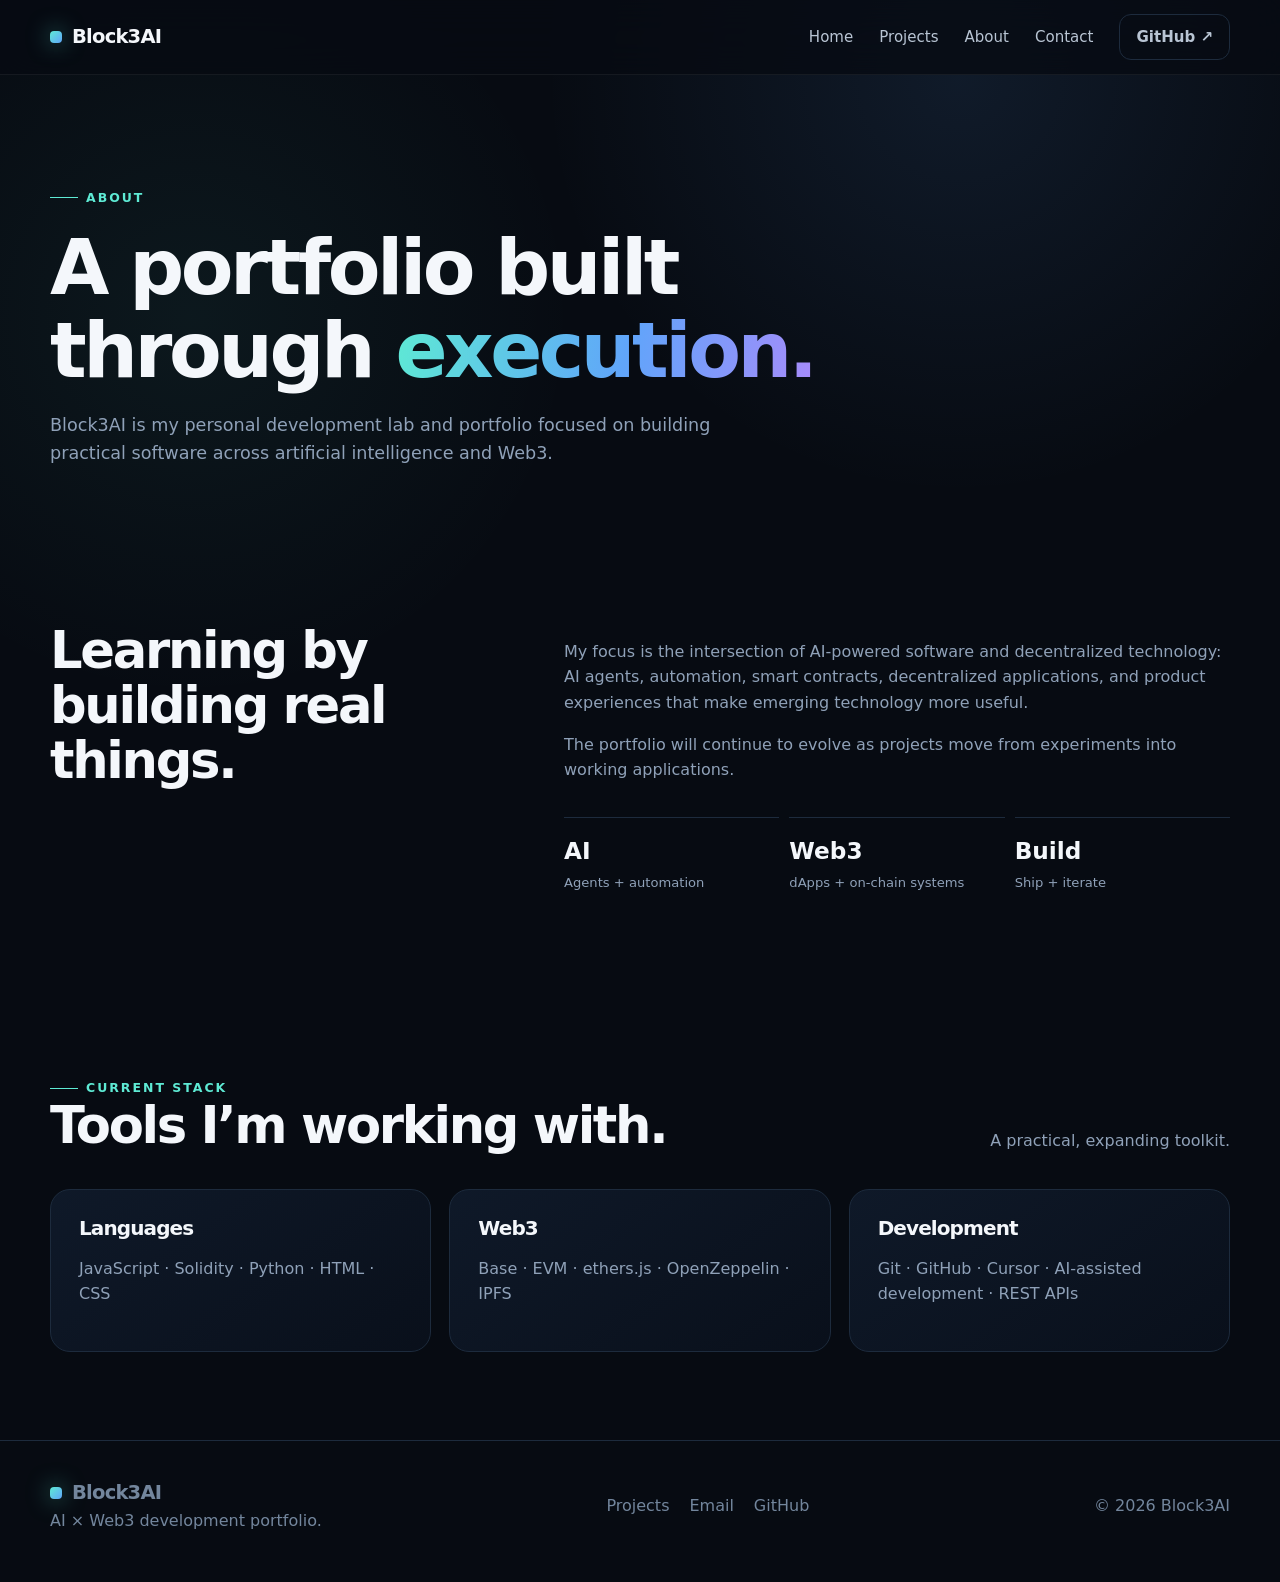
==== about.html @ c4fbd6c6 "Initial commit: Block3AI portfolio website" ====
<!doctype html>
<html lang="en">
<head>
<meta charset="utf-8"><meta name="viewport" content="width=device-width,initial-scale=1">
<title>About | Block3AI</title><meta name="description" content="About Block3AI, a personal AI and Web3 development portfolio.">
<meta name="theme-color" content="#070b12">
<link rel="stylesheet" href="assets/css/styles.css">
</head><body>
<div class="nav-wrap">
  <nav class="container">
    <a class="brand" href="index.html"><span class="brand-mark"></span>Block3AI</a>
    <button class="menu" aria-label="Open navigation">☰</button>
    <div class="nav-links">
      <a href="index.html">Home</a>
      <a href="projects.html">Projects</a>
      <a href="about.html">About</a>
      <a href="contact.html">Contact</a>
      <a class="nav-cta" href="https://github.com/Block3AI" target="_blank" rel="noopener">GitHub ↗</a>
    </div>
  </nav>
</div>

<main>
<section class="page-hero"><div class="container"><span class="eyebrow">About</span><h1>A portfolio built through <span class="gradient">execution.</span></h1><p>Block3AI is my personal development lab and portfolio focused on building practical software across artificial intelligence and Web3.</p></div></section>
<section><div class="container about-grid">
 <div class="reveal"><h2>Learning by building real things.</h2></div>
 <div class="copy reveal"><p>My focus is the intersection of AI-powered software and decentralized technology: AI agents, automation, smart contracts, decentralized applications, and product experiences that make emerging technology more useful.</p><p>The portfolio will continue to evolve as projects move from experiments into working applications.</p>
 <div class="stat-row"><div class="stat"><strong>AI</strong><span>Agents + automation</span></div><div class="stat"><strong>Web3</strong><span>dApps + on-chain systems</span></div><div class="stat"><strong>Build</strong><span>Ship + iterate</span></div></div>
 </div>
</div></section>
<section><div class="container"><div class="section-head reveal"><div><span class="eyebrow">Current Stack</span><h2>Tools I’m working with.</h2></div><p>A practical, expanding toolkit.</p></div>
<div class="grid3"><article class="card reveal"><h3>Languages</h3><p>JavaScript · Solidity · Python · HTML · CSS</p></article><article class="card reveal"><h3>Web3</h3><p>Base · EVM · ethers.js · OpenZeppelin · IPFS</p></article><article class="card reveal"><h3>Development</h3><p>Git · GitHub · Cursor · AI-assisted development · REST APIs</p></article></div></div></section>
</main>

<footer>
 <div class="container footer-grid">
   <div><a class="brand" href="index.html"><span class="brand-mark"></span>Block3AI</a><div>AI × Web3 development portfolio.</div></div>
   <div class="footer-links"><a href="projects.html">Projects</a><a href="mailto:info@block3ai.com">Email</a><a href="https://github.com/Block3AI" target="_blank" rel="noopener">GitHub</a></div>
   <div>© <span data-year></span> Block3AI</div>
 </div>
</footer>
<script src="assets/js/main.js"></script>
</body></html>
---- assets/css/styles.css ----
:root{
  --bg:#070b12;--bg2:#0b111c;--panel:#0e1624;--panel2:#101b2b;
  --text:#f4f7fb;--muted:#8fa1b8;--line:#1d2b3d;
  --cyan:#5eead4;--blue:#60a5fa;--violet:#a78bfa;
  --max:1180px;--radius:20px;--shadow:0 22px 60px rgba(0,0,0,.28);
}
*{box-sizing:border-box}
html{scroll-behavior:smooth}
body{margin:0;background:
radial-gradient(circle at 75% 5%,rgba(96,165,250,.10),transparent 26rem),
radial-gradient(circle at 15% 20%,rgba(94,234,212,.06),transparent 24rem),
var(--bg);color:var(--text);font-family:Inter,ui-sans-serif,system-ui,-apple-system,BlinkMacSystemFont,"Segoe UI",sans-serif;line-height:1.6}
body:before{content:"";position:fixed;inset:0;pointer-events:none;opacity:.14;background-image:linear-gradient(rgba(255,255,255,.025) 1px,transparent 1px),linear-gradient(90deg,rgba(255,255,255,.025) 1px,transparent 1px);background-size:44px 44px;mask-image:linear-gradient(to bottom,#000,transparent 80%)}
a{color:inherit;text-decoration:none}
img{max-width:100%;display:block}
.container{width:min(calc(100% - 40px),var(--max));margin:auto}
.nav-wrap{position:sticky;top:0;z-index:20;background:rgba(7,11,18,.78);backdrop-filter:blur(18px);border-bottom:1px solid rgba(255,255,255,.06)}
nav{height:74px;display:flex;align-items:center;justify-content:space-between;gap:24px}
.brand{font-weight:850;letter-spacing:-.04em;font-size:1.22rem;display:flex;align-items:center;gap:10px}
.brand-mark{width:12px;height:12px;border-radius:4px;background:linear-gradient(135deg,var(--cyan),var(--blue));box-shadow:0 0 22px rgba(94,234,212,.55)}
.nav-links{display:flex;gap:26px;align-items:center;color:#b9c5d4;font-size:.94rem}
.nav-links a:hover,.nav-links a.active{color:#fff}
.nav-cta,.btn{border:1px solid var(--line);border-radius:12px;padding:10px 16px;font-weight:700;transition:.2s ease}
.nav-cta:hover,.btn:hover{transform:translateY(-2px);border-color:#39506c}
.menu{display:none;background:none;border:0;color:#fff;font-size:1.5rem}
.hero{padding:110px 0 76px;min-height:650px;display:flex;align-items:center}
.hero-grid{display:grid;grid-template-columns:1.18fr .82fr;gap:70px;align-items:center}
.eyebrow{display:inline-flex;align-items:center;gap:8px;color:var(--cyan);font-size:.78rem;text-transform:uppercase;letter-spacing:.16em;font-weight:800}
.eyebrow:before{content:"";width:28px;height:1px;background:var(--cyan)}
h1,h2,h3{line-height:1.08;margin:0;letter-spacing:-.045em}
h1{font-size:clamp(3.2rem,7vw,6.7rem);max-width:900px;margin-top:20px}
h2{font-size:clamp(2rem,4vw,3.5rem)}
h3{font-size:1.25rem}
.gradient{background:linear-gradient(100deg,var(--cyan),var(--blue) 55%,var(--violet));-webkit-background-clip:text;background-clip:text;color:transparent}
.lead{font-size:1.16rem;color:#9fb0c4;max-width:680px;margin:26px 0 32px}
.actions{display:flex;gap:12px;flex-wrap:wrap}
.btn{display:inline-flex;align-items:center;gap:8px;padding:13px 18px;background:#0d1622}
.btn.primary{background:#f5f7fb;color:#07101b;border-color:#fff}
.btn.primary:hover{box-shadow:0 12px 35px rgba(255,255,255,.12)}
.terminal{background:rgba(10,16,26,.9);border:1px solid var(--line);border-radius:var(--radius);box-shadow:var(--shadow);overflow:hidden;transform:rotate(1deg)}
.term-head{padding:14px 16px;border-bottom:1px solid var(--line);display:flex;gap:7px}
.dot{width:8px;height:8px;border-radius:50%;background:#344257}.dot:nth-child(2){background:#496077}.dot:nth-child(3){background:#5e7c99}
.term-body{padding:24px;font:500 .9rem/1.9 ui-monospace,SFMono-Regular,Menlo,monospace;color:#8fa1b8}
.term-body .key{color:var(--cyan)}.term-body .value{color:#d8e2ee}.term-body .comment{color:#53677e}
section{padding:88px 0}
.section-head{display:flex;justify-content:space-between;gap:30px;align-items:end;margin-bottom:36px}
.section-head p{color:var(--muted);max-width:560px;margin:0}
.grid3{display:grid;grid-template-columns:repeat(3,1fr);gap:18px}
.card{background:linear-gradient(145deg,rgba(16,27,43,.92),rgba(10,17,28,.92));border:1px solid var(--line);border-radius:var(--radius);padding:28px;transition:.25s ease;position:relative;overflow:hidden}
.card:hover{transform:translateY(-5px);border-color:#324761}
.card .num{font:700 .78rem ui-monospace,monospace;color:#58708a;margin-bottom:44px}
.card p,.project p,.copy p{color:var(--muted)}
.icon{width:42px;height:42px;border:1px solid #2a4057;border-radius:12px;display:grid;place-items:center;margin-bottom:20px;color:var(--cyan);font-family:ui-monospace,monospace}
.project-grid{display:grid;grid-template-columns:repeat(2,1fr);gap:20px}
.project{min-height:330px;display:flex;flex-direction:column;justify-content:space-between}
.project.featured{grid-column:span 2;min-height:390px;background:radial-gradient(circle at 85% 15%,rgba(96,165,250,.13),transparent 35%),linear-gradient(145deg,#101b2b,#0a111c)}
.tags{display:flex;gap:8px;flex-wrap:wrap;margin:18px 0}
.tag{font:700 .72rem ui-monospace,monospace;padding:6px 9px;border-radius:999px;border:1px solid #26394e;color:#9eb0c5}
.project-link{font-weight:800;color:#dce7f4}
.project-link:hover{color:var(--cyan)}
.about-grid{display:grid;grid-template-columns:.8fr 1.2fr;gap:70px;align-items:start}
.stat-row{display:grid;grid-template-columns:repeat(3,1fr);gap:10px;margin-top:34px}
.stat{border-top:1px solid var(--line);padding-top:14px}
.stat strong{font-size:1.45rem;display:block}.stat span{color:var(--muted);font-size:.82rem}
.page-hero{padding:105px 0 50px}
.page-hero h1{font-size:clamp(3rem,6vw,5.5rem)}
.page-hero p{color:var(--muted);font-size:1.1rem;max-width:720px}
.contact-box{display:grid;grid-template-columns:1fr 1fr;gap:24px}
.contact-card{min-height:230px}
footer{border-top:1px solid var(--line);padding:36px 0 48px;color:#73869d}
.footer-grid{display:flex;justify-content:space-between;gap:30px;align-items:center}
.footer-links{display:flex;gap:20px}
.reveal{opacity:0;transform:translateY(18px);transition:.65s ease}
.reveal.visible{opacity:1;transform:none}
@media(max-width:820px){
 .nav-links{display:none;position:absolute;top:74px;left:0;right:0;padding:22px;background:#090f18;border-bottom:1px solid var(--line);flex-direction:column;align-items:flex-start}
 .nav-links.open{display:flex}.menu{display:block}
 .hero{padding-top:76px}.hero-grid,.about-grid,.contact-box{grid-template-columns:1fr;gap:38px}
 .terminal{transform:none}.grid3,.project-grid{grid-template-columns:1fr}
 .project.featured{grid-column:auto}.section-head{align-items:start;flex-direction:column}
 .stat-row{grid-template-columns:1fr}.footer-grid{align-items:flex-start;flex-direction:column}
}
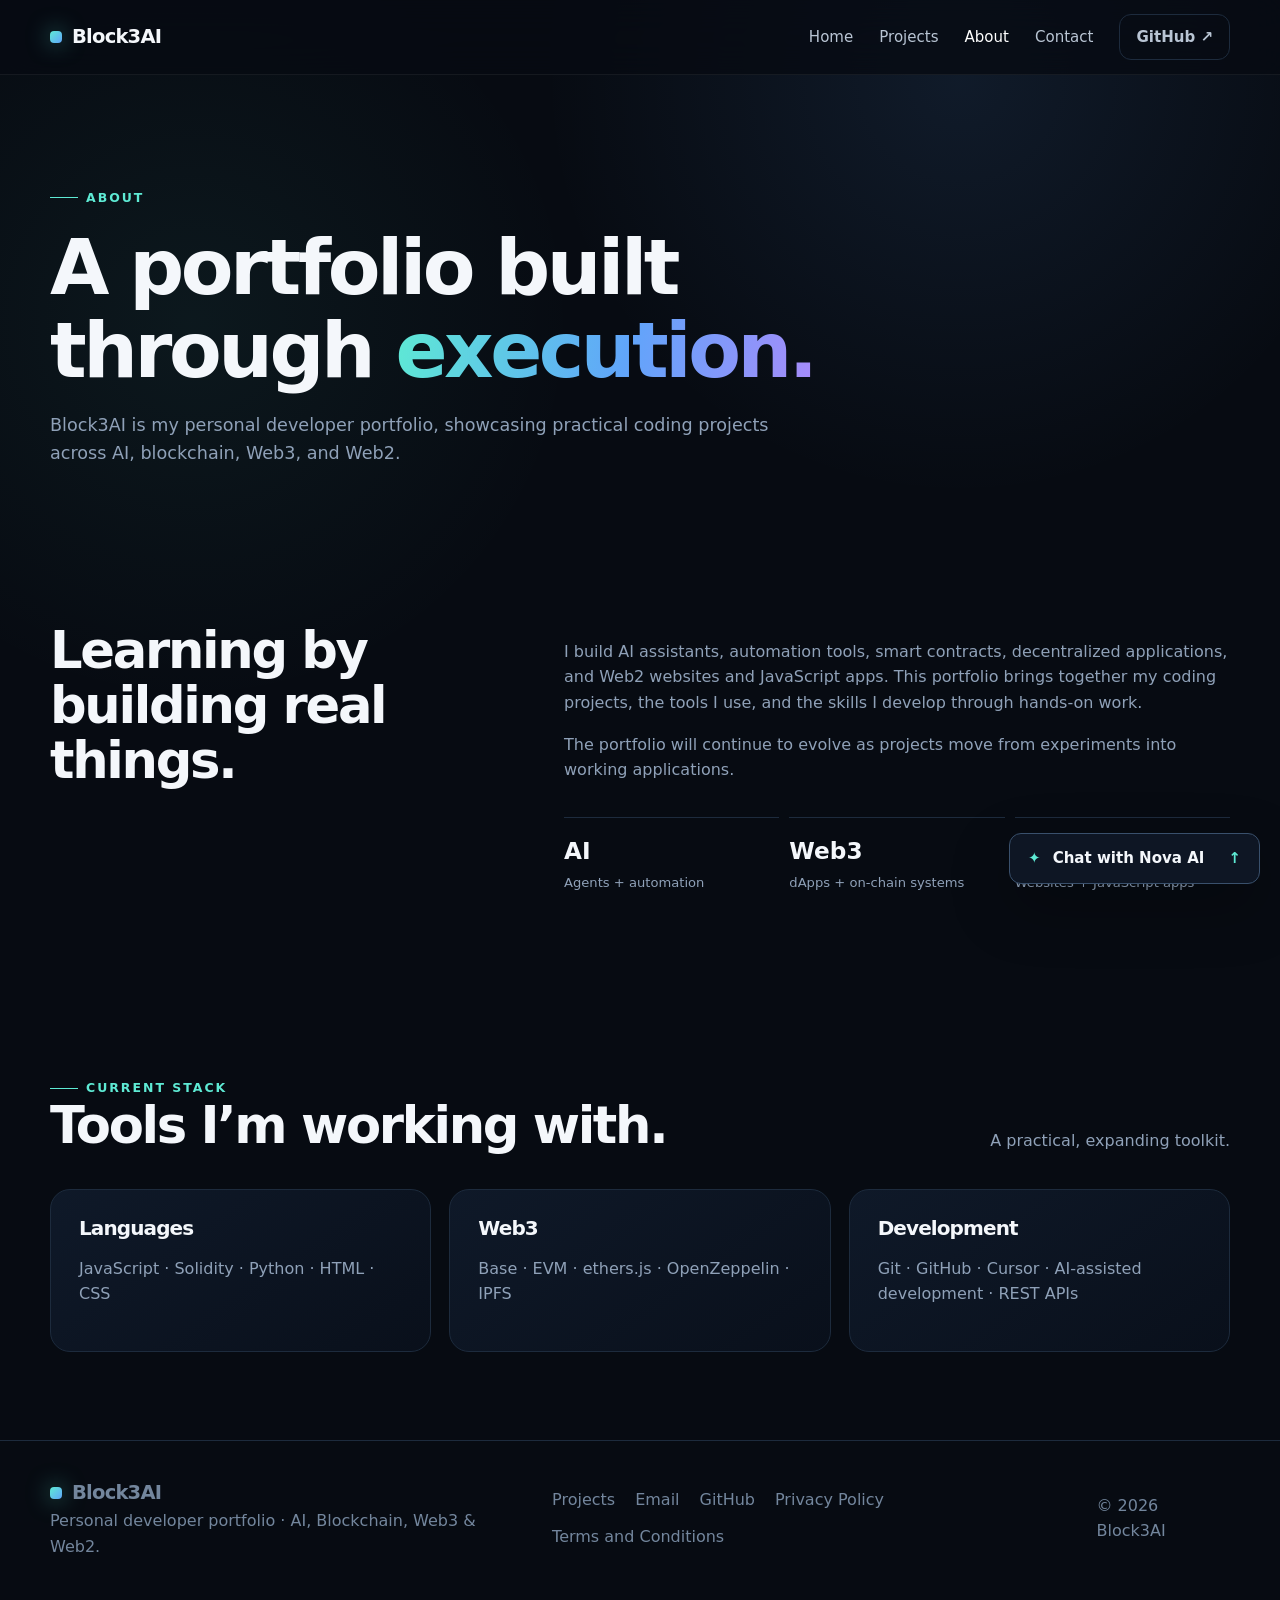
==== commit 1fae2de4: "website updates with chatbot" ====
--- a/about.html
+++ b/about.html
@@ -2,18 +2,62 @@
 <html lang="en">
 <head>
 <meta charset="utf-8"><meta name="viewport" content="width=device-width,initial-scale=1">
-<title>About | Block3AI</title><meta name="description" content="About Block3AI, a personal AI and Web3 development portfolio.">
+<title>About My Developer Portfolio | Block3AI</title>
+<meta name="description" content="Learn about the developer behind Block3AI: my approach to building AI, blockchain, Web3 and Web2 projects with JavaScript, Solidity, Python, HTML and CSS.">
+<link rel="canonical" href="https://block3ai.com/about.html">
+<meta property="og:type" content="website">
+<meta property="og:site_name" content="Block3AI">
+<meta property="og:locale" content="en_US">
+<meta property="og:title" content="About My Developer Portfolio | Block3AI">
+<meta property="og:description" content="Learn about the developer behind Block3AI: my approach to building AI, blockchain, Web3 and Web2 projects with JavaScript, Solidity, Python, HTML and CSS.">
+<meta property="og:url" content="https://block3ai.com/about.html">
+<meta name="twitter:card" content="summary_large_image">
+<meta name="twitter:title" content="About My Developer Portfolio | Block3AI">
+<meta name="twitter:description" content="Learn about the developer behind Block3AI: my approach to building AI, blockchain, Web3 and Web2 projects with JavaScript, Solidity, Python, HTML and CSS.">
+<script type="application/ld+json">
+{
+  "@context": "https://schema.org",
+  "@graph": [
+    {
+      "@type": "WebSite",
+      "@id": "https://block3ai.com/#website",
+      "url": "https://block3ai.com/",
+      "name": "Block3AI",
+      "description": "A personal developer portfolio of AI, blockchain, Web3 and Web2 coding projects.",
+      "inLanguage": "en"
+    },
+    {
+      "@type": "AboutPage",
+      "@id": "https://block3ai.com/about.html#webpage",
+      "url": "https://block3ai.com/about.html",
+      "name": "About My Developer Portfolio | Block3AI",
+      "description": "Learn about the developer behind Block3AI: my approach to building AI, blockchain, Web3 and Web2 projects with JavaScript, Solidity, Python, HTML and CSS.",
+      "isPartOf": {
+        "@id": "https://block3ai.com/#website"
+      },
+      "inLanguage": "en"
+    }
+  ]
+}
+</script>
+<link rel="icon" href="/assets/images/favicon.svg" type="image/svg+xml">
+<meta property="og:image" content="https://block3ai.com/assets/images/social-preview.png">
+<meta property="og:image:width" content="1200">
+<meta property="og:image:height" content="630">
+<meta property="og:image:alt" content="Block3AI personal developer portfolio: AI, Blockchain, Web3 and Web2">
+<meta name="twitter:image" content="https://block3ai.com/assets/images/social-preview.png">
+<meta name="twitter:image:alt" content="Block3AI personal developer portfolio: AI, Blockchain, Web3 and Web2">
 <meta name="theme-color" content="#070b12">
 <link rel="stylesheet" href="assets/css/styles.css">
 </head><body>
 <div class="nav-wrap">
   <nav class="container">
     <a class="brand" href="index.html"><span class="brand-mark"></span>Block3AI</a>
-    <button class="menu" aria-label="Open navigation">☰</button>
-    <div class="nav-links">
+    <button class="menu" type="button" aria-label="Open navigation" aria-expanded="false" aria-controls="primary-navigation">☰</button>
+    <div class="nav-links" id="primary-navigation">
       <a href="index.html">Home</a>
       <a href="projects.html">Projects</a>
-      <a href="about.html">About</a>
+      <a href="about.html" aria-current="page">About</a>
       <a href="contact.html">Contact</a>
       <a class="nav-cta" href="https://github.com/Block3AI" target="_blank" rel="noopener">GitHub ↗</a>
     </div>
@@ -21,11 +65,11 @@
 </div>
 
 <main>
-<section class="page-hero"><div class="container"><span class="eyebrow">About</span><h1>A portfolio built through <span class="gradient">execution.</span></h1><p>Block3AI is my personal development lab and portfolio focused on building practical software across artificial intelligence and Web3.</p></div></section>
+<section class="page-hero"><div class="container"><span class="eyebrow">About</span><h1>A portfolio built through <span class="gradient">execution.</span></h1><p>Block3AI is my personal developer portfolio, showcasing practical coding projects across AI, blockchain, Web3, and Web2.</p></div></section>
 <section><div class="container about-grid">
  <div class="reveal"><h2>Learning by building real things.</h2></div>
- <div class="copy reveal"><p>My focus is the intersection of AI-powered software and decentralized technology: AI agents, automation, smart contracts, decentralized applications, and product experiences that make emerging technology more useful.</p><p>The portfolio will continue to evolve as projects move from experiments into working applications.</p>
- <div class="stat-row"><div class="stat"><strong>AI</strong><span>Agents + automation</span></div><div class="stat"><strong>Web3</strong><span>dApps + on-chain systems</span></div><div class="stat"><strong>Build</strong><span>Ship + iterate</span></div></div>
+ <div class="copy reveal"><p>I build AI assistants, automation tools, smart contracts, decentralized applications, and Web2 websites and JavaScript apps. This portfolio brings together my coding projects, the tools I use, and the skills I develop through hands-on work.</p><p>The portfolio will continue to evolve as projects move from experiments into working applications.</p>
+ <div class="stat-row"><div class="stat"><strong>AI</strong><span>Agents + automation</span></div><div class="stat"><strong>Web3</strong><span>dApps + on-chain systems</span></div><div class="stat"><strong>Web2</strong><span>Websites + JavaScript apps</span></div></div>
  </div>
 </div></section>
 <section><div class="container"><div class="section-head reveal"><div><span class="eyebrow">Current Stack</span><h2>Tools I’m working with.</h2></div><p>A practical, expanding toolkit.</p></div>
@@ -34,10 +78,19 @@
 
 <footer>
  <div class="container footer-grid">
-   <div><a class="brand" href="index.html"><span class="brand-mark"></span>Block3AI</a><div>AI × Web3 development portfolio.</div></div>
-   <div class="footer-links"><a href="projects.html">Projects</a><a href="mailto:info@block3ai.com">Email</a><a href="https://github.com/Block3AI" target="_blank" rel="noopener">GitHub</a></div>
+   <div><a class="brand" href="index.html"><span class="brand-mark"></span>Block3AI</a><div>Personal developer portfolio · AI, Blockchain, Web3 &amp; Web2.</div></div>
+   <div class="footer-links"><a href="projects.html">Projects</a><a href="mailto:info@block3ai.com">Email</a><a href="https://github.com/Block3AI" target="_blank" rel="noopener">GitHub</a><a href="/privacy-policy">Privacy Policy</a><a href="/terms-and-conditions">Terms and Conditions</a></div>
    <div>© <span data-year></span> Block3AI</div>
  </div>
 </footer>
+<aside class="chat-widget" aria-label="Nova AI chat">
+ <div id="bp-embedded-webchat" class="chat-panel" hidden>
+  <div class="chat-heading"><strong>Nova AI</strong><a class="chat-browser-link" href="https://cdn.botpress.cloud/webchat/v3.7/shareable.html?configUrl=https://files.bpcontent.cloud/2025/02/05/18/20250205181547-Z3XVNXID.json" target="_blank" rel="noopener" aria-label="Open Nova AI in a new browser tab">Open in browser ↗</a><button class="chat-minimize" type="button" aria-label="Minimize chat">−</button></div>
+  <p class="chat-status" role="status">Loading Nova AI…</p>
+  <div id="bp-chat-content" class="chat-content"></div>
+ </div>
+ <button class="chat-launcher" type="button" aria-expanded="false" aria-controls="bp-embedded-webchat"><span aria-hidden="true">✦</span> Chat with Nova AI <span class="chat-chevron" aria-hidden="true">↑</span></button>
+</aside>
+<script src="assets/js/chat.js" defer></script>
 <script src="assets/js/main.js"></script>
 </body></html>
--- a/assets/css/styles.css
+++ b/assets/css/styles.css
@@ -20,7 +20,7 @@
 .brand{font-weight:850;letter-spacing:-.04em;font-size:1.22rem;display:flex;align-items:center;gap:10px}
 .brand-mark{width:12px;height:12px;border-radius:4px;background:linear-gradient(135deg,var(--cyan),var(--blue));box-shadow:0 0 22px rgba(94,234,212,.55)}
 .nav-links{display:flex;gap:26px;align-items:center;color:#b9c5d4;font-size:.94rem}
-.nav-links a:hover,.nav-links a.active{color:#fff}
+.nav-links a:hover,.nav-links a.active,.nav-links a[aria-current="page"]{color:#fff}
 .nav-cta,.btn{border:1px solid var(--line);border-radius:12px;padding:10px 16px;font-weight:700;transition:.2s ease}
 .nav-cta:hover,.btn:hover{transform:translateY(-2px);border-color:#39506c}
 .menu{display:none;background:none;border:0;color:#fff;font-size:1.5rem}
@@ -57,6 +57,9 @@
 .project.featured{grid-column:span 2;min-height:390px;background:radial-gradient(circle at 85% 15%,rgba(96,165,250,.13),transparent 35%),linear-gradient(145deg,#101b2b,#0a111c)}
 .tags{display:flex;gap:8px;flex-wrap:wrap;margin:18px 0}
 .tag{font:700 .72rem ui-monospace,monospace;padding:6px 9px;border-radius:999px;border:1px solid #26394e;color:#9eb0c5}
+.portfolio-grid{grid-auto-rows:1fr}
+.portfolio-grid .project{justify-content:flex-start}
+.portfolio-grid .tags{margin-bottom:8px}
 .project-link{font-weight:800;color:#dce7f4}
 .project-link:hover{color:var(--cyan)}
 .about-grid{display:grid;grid-template-columns:.8fr 1.2fr;gap:70px;align-items:start}
@@ -71,13 +74,53 @@
 footer{border-top:1px solid var(--line);padding:36px 0 48px;color:#73869d}
 .footer-grid{display:flex;justify-content:space-between;gap:30px;align-items:center}
 .footer-links{display:flex;gap:20px}
-.reveal{opacity:0;transform:translateY(18px);transition:.65s ease}
-.reveal.visible{opacity:1;transform:none}
+.reveal{opacity:1}
+.reveal.visible{animation:reveal-in .65s ease both}
+@keyframes reveal-in{from{opacity:0;translate:0 18px}to{opacity:1;translate:0 0}}
 @media(max-width:820px){
- .nav-links{display:none;position:absolute;top:74px;left:0;right:0;padding:22px;background:#090f18;border-bottom:1px solid var(--line);flex-direction:column;align-items:flex-start}
- .nav-links.open{display:flex}.menu{display:block}
+ .nav-ready .nav-links{display:none;position:absolute;top:74px;left:0;right:0;padding:22px;background:#090f18;border-bottom:1px solid var(--line);flex-direction:column;align-items:flex-start}
+ .nav-ready .nav-links.open{display:flex}.nav-ready .menu{display:block}
+ html:not(.nav-ready) nav{height:auto;min-height:74px;flex-wrap:wrap;padding-block:16px}
+ html:not(.nav-ready) .nav-links{flex-wrap:wrap;gap:12px 20px}
  .hero{padding-top:76px}.hero-grid,.about-grid,.contact-box{grid-template-columns:1fr;gap:38px}
  .terminal{transform:none}.grid3,.project-grid{grid-template-columns:1fr}
+ .portfolio-grid{grid-auto-rows:auto}
  .project.featured{grid-column:auto}.section-head{align-items:start;flex-direction:column}
  .stat-row{grid-template-columns:1fr}.footer-grid{align-items:flex-start;flex-direction:column}
 }
+
+/* Nova AI: a compact launcher and bounded Botpress window. */
+.chat-widget{position:fixed;right:max(20px,env(safe-area-inset-right));bottom:max(16px,env(safe-area-inset-bottom));z-index:1000;width:min(380px,calc(100vw - 32px))}
+.chat-launcher{display:flex;align-items:center;gap:12px;margin-left:auto;padding:14px 18px;min-height:48px;border:1px solid #39506c;border-radius:12px;background:var(--panel);color:var(--text);font:700 .94rem/1.4 Inter,ui-sans-serif,system-ui,sans-serif;box-shadow:var(--shadow);cursor:pointer}
+.chat-launcher>span:first-child{color:var(--cyan)}
+.chat-chevron{margin-left:12px;color:var(--cyan)}
+.chat-launcher:hover{border-color:var(--cyan)}
+.chat-launcher:focus-visible,.chat-minimize:focus-visible{outline:2px solid var(--cyan);outline-offset:4px}
+.chat-panel{height:min(560px,calc(100dvh - 100px));margin-bottom:12px;border:1px solid var(--line);border-radius:16px;background:var(--panel);box-shadow:var(--shadow);overflow:hidden}
+.chat-heading{height:52px;display:flex;align-items:center;justify-content:space-between;padding:0 12px 0 18px;border-bottom:1px solid var(--line)}
+.chat-minimize{width:44px;height:44px;border:0;background:transparent;color:var(--text);font-size:1.6rem;cursor:pointer}
+.chat-status{padding:20px;color:var(--muted)}
+
+.chat-browser-link{margin-left:auto;margin-right:8px;color:var(--cyan);font-size:.78rem;font-weight:700}
+.chat-browser-link:hover{text-decoration:underline}
+.chat-browser-link:focus-visible{outline:2px solid var(--cyan);outline-offset:4px}
+
+/* Legal pages and site-wide policy navigation. */
+.footer-links{flex-wrap:wrap;gap:12px 20px}
+.legal-section{padding-top:0}
+.legal-copy{max-width:820px;overflow-wrap:break-word}
+.legal-copy h2{font-size:1.5rem;line-height:1.3;margin:36px 0 14px}
+.legal-copy h2:first-child{margin-top:0}
+.legal-copy p,.legal-copy li{color:#b9c5d4}
+.legal-copy li{margin-bottom:12px}
+.legal-copy a{color:var(--cyan);text-decoration:underline;text-underline-offset:3px}
+
+.menu:focus-visible,.nav-links a:focus-visible,.footer-links a:focus-visible{outline:2px solid var(--cyan);outline-offset:5px}
+@media(prefers-reduced-motion:reduce){
+ html{scroll-behavior:auto}
+ *,*::before,*::after{animation:none!important;transition:none!important}
+ .reveal{opacity:1;translate:none}
+}
+
+.chat-content{height:calc(100% - 52px);width:100%;min-height:0}
+@media(max-width:480px){.chat-widget{right:max(16px,env(safe-area-inset-right))}}
